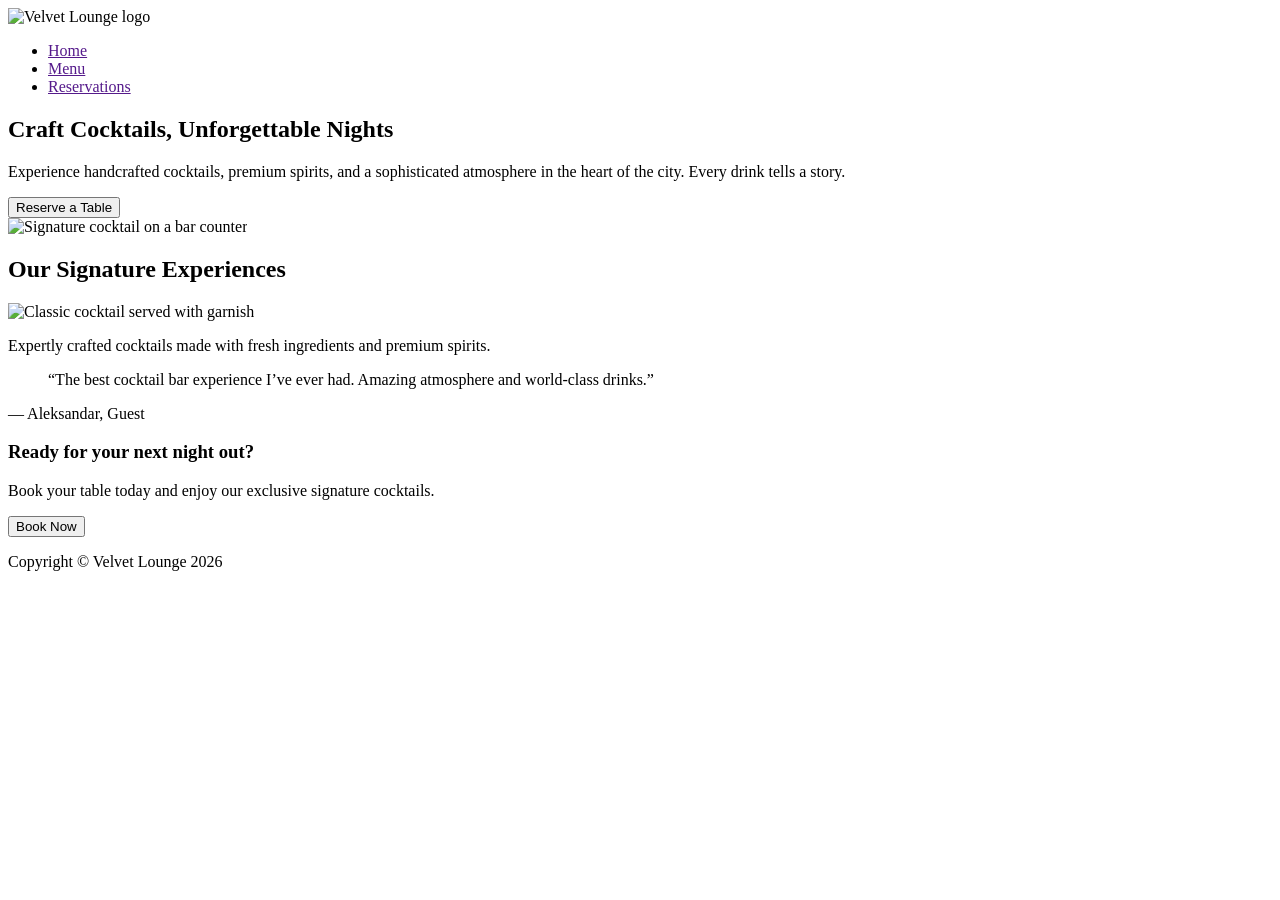
==== index.html @ d2288664 "feat: create semantic HTML structure for cocktail bar landing page" ====
<!doctype html>
<html lang="en">
<head>
    <meta charset="UTF-8">
    <meta name="viewport" content="width=device-width, initial-scale=1">
    <title>Velvet Lounge | Cocktail Bar</title>
</head>
<body>

    <header class="header">
        <img class="header__logo" src="#" alt="Velvet Lounge logo">

        <nav class="nav">
            <ul class="nav__list">
                <li class="nav__item"><a class="nav__link" href="">Home</a></li>
                <li class="nav__item"><a class="nav__link" href="">Menu</a></li>
                <li class="nav__item"><a class="nav__link" href="">Reservations</a></li>
            </ul>
        </nav>
    </header>

    <main>

        <section class="hero">
            <div class="hero__content">
                <h1 class="hero__title">Craft Cocktails, Unforgettable Nights</h1>
                <p class="hero__text">
                    Experience handcrafted cocktails, premium spirits, and a sophisticated atmosphere
                    in the heart of the city. Every drink tells a story.
                </p>
                <button class="btn btn--primary">Reserve a Table</button>
            </div>

            <div class="hero__image-wrapper">
                <img class="hero__image" src="#" alt="Signature cocktail on a bar counter">
            </div>
        </section>

        <section class="features">
            <h2 class="features__title">Our Signature Experiences</h2>

            <article class="features__card">
                <img class="features__image" src="#" alt="Classic cocktail served with garnish">
                <p class="features__text">
                    Expertly crafted cocktails made with fresh ingredients and premium spirits.
                </p>
            </article>
        </section>

        <section class="testimonial">
            <div class="testimonial__content">
                <blockquote class="testimonial__quote">
                    “The best cocktail bar experience I’ve ever had. Amazing atmosphere and world-class drinks.”
                </blockquote>
                <p class="testimonial__author">
                    — Aleksandar, Guest
                </p>
            </div>
        </section>

        <section class="cta">
            <div class="cta__content">
                <h3 class="cta__title">Ready for your next night out?</h3>
                <p class="cta__text">Book your table today and enjoy our exclusive signature cocktails.</p>
            </div>

            <div class="cta__action">
                <button class="btn btn--secondary">Book Now</button>
            </div>
        </section>

    </main>

    <footer class="footer">
        <p class="footer__text">Copyright © Velvet Lounge 2026</p>
    </footer>

</body>
</html>
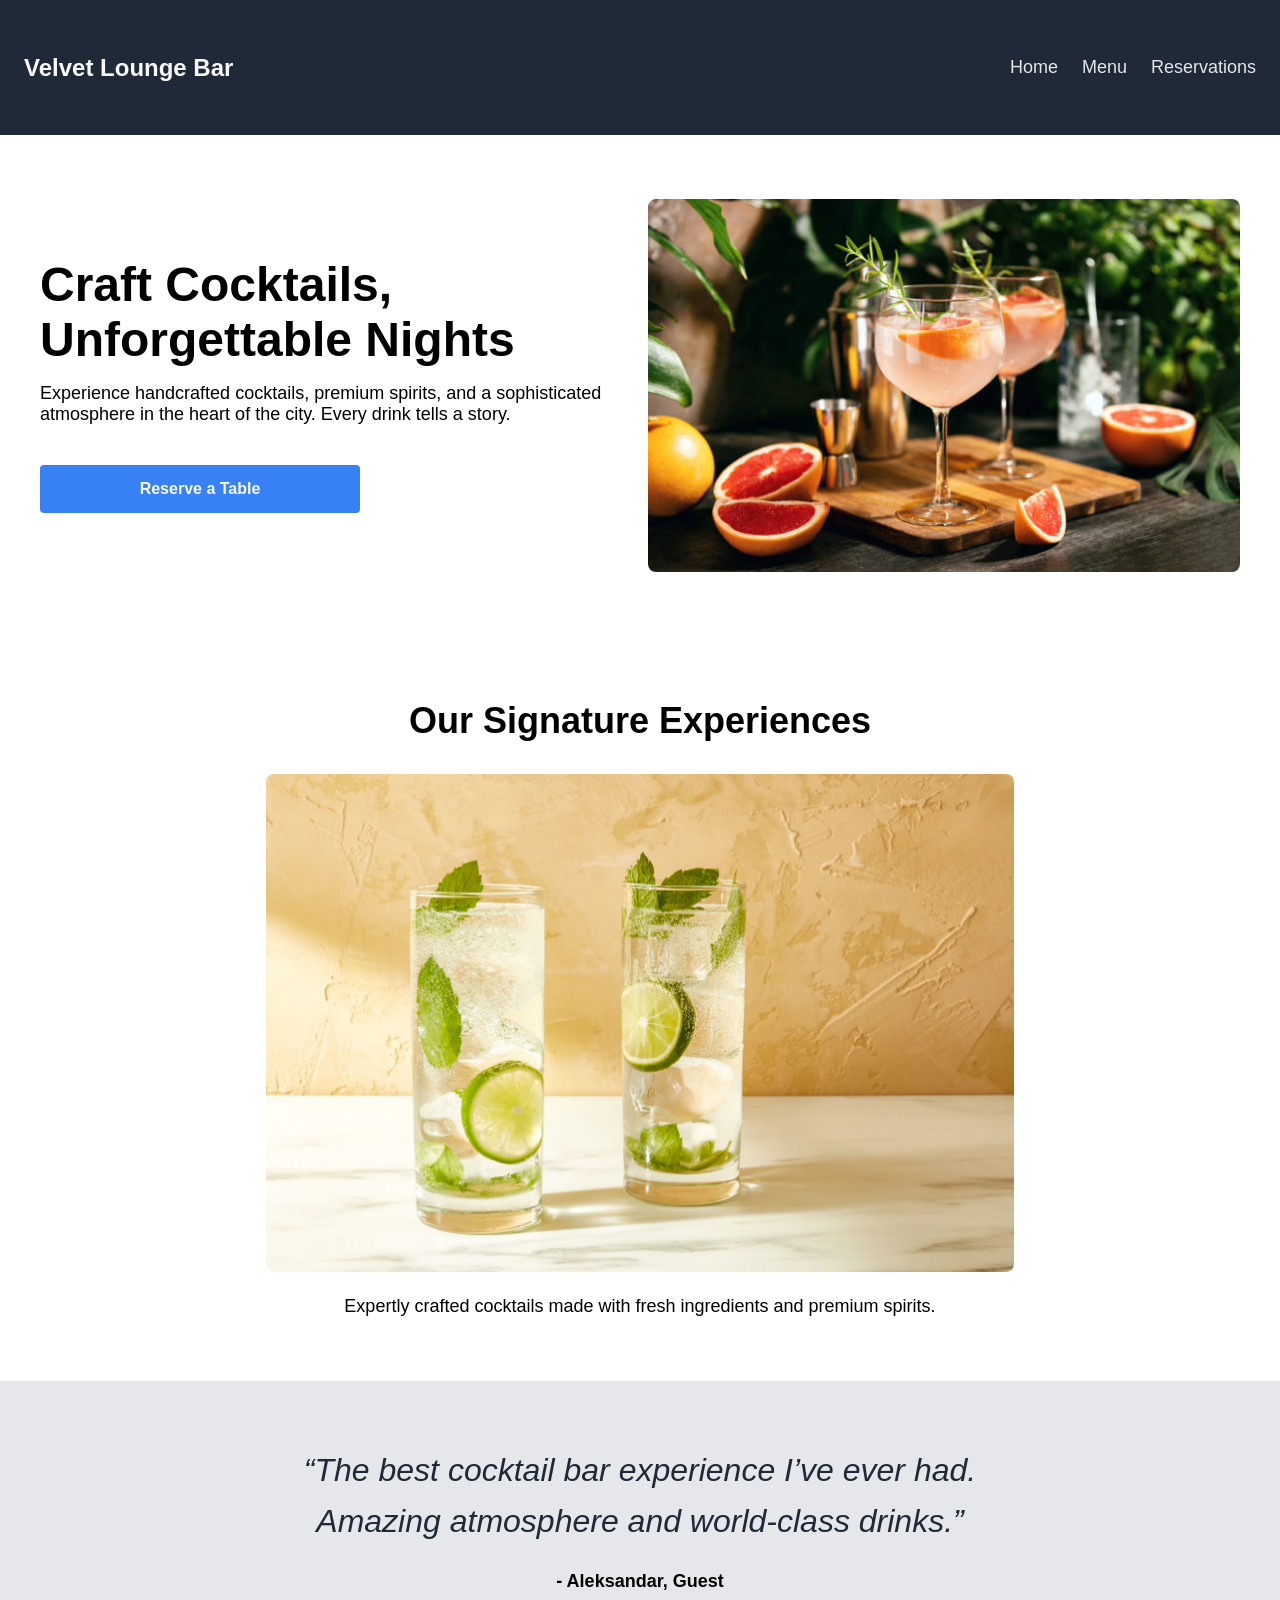
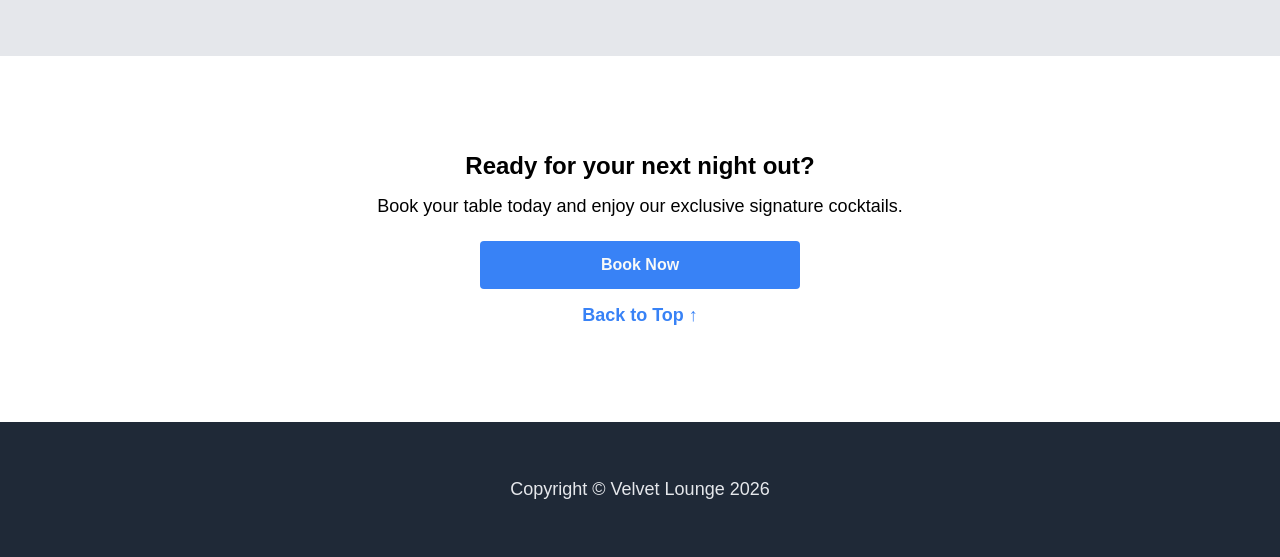
==== commit 97b078da: "feat(landing-page): complete responsive hero, features, testimonial, CTA sections with back-to-top l" ====
--- a/index.html
+++ b/index.html
@@ -4,11 +4,13 @@
     <meta charset="UTF-8">
     <meta name="viewport" content="width=device-width, initial-scale=1">
     <title>Velvet Lounge | Cocktail Bar</title>
+    <link rel="stylesheet" href="./css/style.css">
+    <link rel="stylesheet" href="./css/landing-page.css">
 </head>
 <body>
 
-    <header class="header">
-        <img class="header__logo" src="#" alt="Velvet Lounge logo">
+    <header class="header" id="top">
+        <h2 class="header__logo">Velvet Lounge Bar</h2>
 
         <nav class="nav">
             <ul class="nav__list">
@@ -32,7 +34,7 @@
             </div>
 
             <div class="hero__image-wrapper">
-                <img class="hero__image" src="#" alt="Signature cocktail on a bar counter">
+                <img class="hero__image" src="./images/cocktails-on-the-bar.jpg" alt="Signature cocktail on a bar counter">
             </div>
         </section>
 
@@ -40,7 +42,7 @@
             <h2 class="features__title">Our Signature Experiences</h2>
 
             <article class="features__card">
-                <img class="features__image" src="#" alt="Classic cocktail served with garnish">
+                <img class="features__image" src="./images/mohito-cocktails.jpg" alt="Classic cocktail served with garnish">
                 <p class="features__text">
                     Expertly crafted cocktails made with fresh ingredients and premium spirits.
                 </p>
@@ -53,7 +55,7 @@
                     “The best cocktail bar experience I’ve ever had. Amazing atmosphere and world-class drinks.”
                 </blockquote>
                 <p class="testimonial__author">
-                    — Aleksandar, Guest
+                    - Aleksandar, Guest
                 </p>
             </div>
         </section>
@@ -66,6 +68,7 @@
 
             <div class="cta__action">
                 <button class="btn btn--secondary">Book Now</button>
+                <a href="#top" class="cta__back-to-top">Back to Top ↑</a>
             </div>
         </section>
 
--- a/css/style.css
+++ b/css/style.css
@@ -0,0 +1,109 @@
+:root {
+    --color-bg-dark: #1f2937;
+    --color-bg-light: #e5e7eb;
+    --color-primary: #3882f6;
+    --color-text-light: #f9faf8;
+    --color-text-muted: #e5e7eb;
+    --color-text-dark: #1f2937;
+
+    --font-size-logo: 1.5rem;
+    --font-size-body: 1.125rem;
+    --font-size-heading-lg: 3rem;
+    --font-size-heading-md: 2.25rem;
+
+    --font-weight-light: 300;
+    --font-weight-normal: 400;
+    --font-weight-bold: 700;
+    --font-weight-extra-bold: 800;
+
+    --space-xs: 0.5rem;
+    --space-sm: 1rem;
+    --space-md: 1.5rem;
+    --space-lg: 2rem;
+    --space-xl: 4rem;
+
+    --container-width: 1200px;
+    --section-padding: 5rem;
+
+    --radius-sm: 0.25rem;
+    --radius-md: 0.5rem;
+
+    --transition-fast: 0.3s ease;
+}
+
+html {
+    scroll-behavior: smooth;
+}
+
+body {
+    font-family: Arial, sans-serif;
+}
+
+.header {
+    background-color: var(--color-bg-dark);
+    height: 15vh;
+    display: flex;
+    justify-content: space-between;
+    padding: 0 1.5rem 0 1.5rem;
+    align-items: center;
+}
+
+.header__logo {
+    color: var(--color-text-light);
+    font-size: var(--font-size-logo);
+}
+
+.nav__list {
+    display: none;
+    list-style: none;
+}
+
+.nav__link {
+    color: var(--color-text-muted);
+    font-size: var(--font-size-body);
+    text-decoration: none;
+    transition: color var(--transition-fast);
+    position: relative;
+    display: inline-block;
+}
+
+.nav__link::after {
+    content: "";
+    position: absolute;
+    left: 50%;
+    bottom: -0.5rem;
+    width: 0;
+    height: 2px;
+    background-color: var(--color-text-light);
+    transform: translateX(-50%);
+    transition: width var(--transition-fast);
+}
+
+.nav__link:hover {
+    color: var(--color-text-light);
+}
+
+.nav__link:hover::after {
+    width: 100%;
+}
+
+.footer {
+    background-color: var(--color-bg-dark);
+    height: 15vh;
+    display: flex;
+    justify-content: center;
+    align-items: center;
+}
+
+.footer__text {
+    color: var(--color-text-muted);
+    font-size: var(--font-size-body);
+}
+
+@media (min-width: 768px) {
+    .nav__list {
+        display: flex;
+        gap: var(--space-md);
+    }
+}
+
--- a/css/landing-page.css
+++ b/css/landing-page.css
@@ -0,0 +1,213 @@
+*,
+*::before,
+*::after {
+    box-sizing: border-box;
+    margin: 0;
+    padding: 0;
+}
+
+main {
+    display: flex;
+    flex-direction: column;
+    align-items: center;
+    gap: var(--space-xl);
+}
+
+.hero {
+    display: flex;
+    flex-direction: column;
+    gap: var(--space-sm);
+    padding: var(--space-xl) 0;
+    margin: 0 1rem;
+}
+
+.hero__content {
+    display: flex;
+    flex-direction: column;
+    align-items: center;
+    text-align: center;
+    gap: var(--space-sm);
+}
+
+.btn {
+    width: 20rem;
+    height: 3rem;
+    border: none;
+    font-size: 16px;
+    font-weight: var(--font-weight-bold);
+    border-radius: var(--radius-sm);
+    background-color: var(--color-primary);
+    color: var(--color-text-light);
+    transition: var(--transition-fast);
+    cursor: pointer;
+}
+
+.btn:hover {
+    background-color: transparent;
+    color: var(--color-primary);
+    border: 1px solid var(--color-primary);
+}
+
+.btn--primary {
+    margin-top: var(--space-md);
+}
+
+.hero__title {
+    font-size: var(--font-size-heading-lg);
+}
+
+.hero__text {
+    font-size: var(--font-size-body);
+}
+
+.hero__image {
+    width: 100%;
+    height: 15rem;
+    border-radius: var(--radius-md);
+}
+
+.features {
+    width: 100%;
+    max-width: var(--container-width);
+    padding: 0 1rem;
+    display: flex;
+    flex-direction: column;
+    align-items: center;
+    gap: var(--space-lg);
+}
+
+.features__title {
+    font-size: var(--font-size-heading-md);
+    text-align: center;
+}
+
+.features__card {
+    display: flex;
+    flex-direction: column;
+    align-items: center;
+    gap: var(--space-md);
+    text-align: center;
+    width: 100%;
+    max-width: 22rem;
+}
+
+.features__image {
+    width: 100%;
+    height: 14rem;
+    border-radius: var(--radius-md);
+    object-fit: cover;
+}
+
+.features__text {
+    font-size: var(--font-size-body);
+}
+
+.testimonial {
+    width: 100%;
+    background-color: var(--color-bg-light);
+    padding: var(--space-xl) 1rem;
+    display: flex;
+    justify-content: center;
+}
+
+.testimonial__content {
+    max-width: 800px;
+    text-align: center;
+}
+
+.testimonial__quote {
+    font-size: 1.5rem;
+    font-style: italic;
+    line-height: 1.6;
+    color: var(--color-text-dark);
+}
+
+.testimonial__author {
+    margin-top: var(--space-md);
+    font-weight: var(--font-weight-bold);
+    font-size: var(--font-size-body);
+}
+
+.cta {
+    width: 100%;
+    max-width: var(--container-width);
+    margin: 0 1rem var(--space-xl);
+    padding: var(--space-lg);
+    border-radius: var(--radius-md);
+    display: flex;
+    flex-direction: column;
+    gap: var(--space-md);
+    align-items: center;
+    text-align: center;
+}
+
+.cta__content {
+    display: flex;
+    flex-direction: column;
+    gap: var(--space-sm);
+}
+
+.cta__title {
+    font-size: var(--font-size-logo);
+}
+
+.cta__text {
+    font-size: var(--font-size-body);
+}
+
+.cta__action {
+    display: flex;
+    flex-direction: column;
+    gap: var(--space-sm);
+}
+
+.cta__back-to-top {
+    color: var(--color-primary);
+    text-decoration: none;
+    font-size: var(--font-size-body);
+    font-weight: var(--font-weight-bold);
+    transition: color var(--transition-fast);
+    cursor: pointer;
+}
+
+.cta__back-to-top:hover {
+    transform: translateY(-3px);
+}
+
+@media (min-width: 768px) {
+    .hero {
+        flex-direction: row;
+        justify-content: space-between;
+        max-width: var(--container-width);
+        width: 100%;
+    }
+
+    .hero__content {
+        align-items: flex-start;
+        justify-content: center;
+        text-align: left;
+        flex: 1;
+    }
+
+    .hero__image-wrapper {
+        flex: 1;
+    }
+
+    .hero__image {
+        width: 100%;
+        height: 100%;
+    }
+
+    .features__card {
+        max-width: 80%;
+    }
+
+    .features__image {
+        width: 80%;
+        height: 80%;
+    }
+
+    .testimonial__quote {
+        font-size: 2rem;
+    }
+}
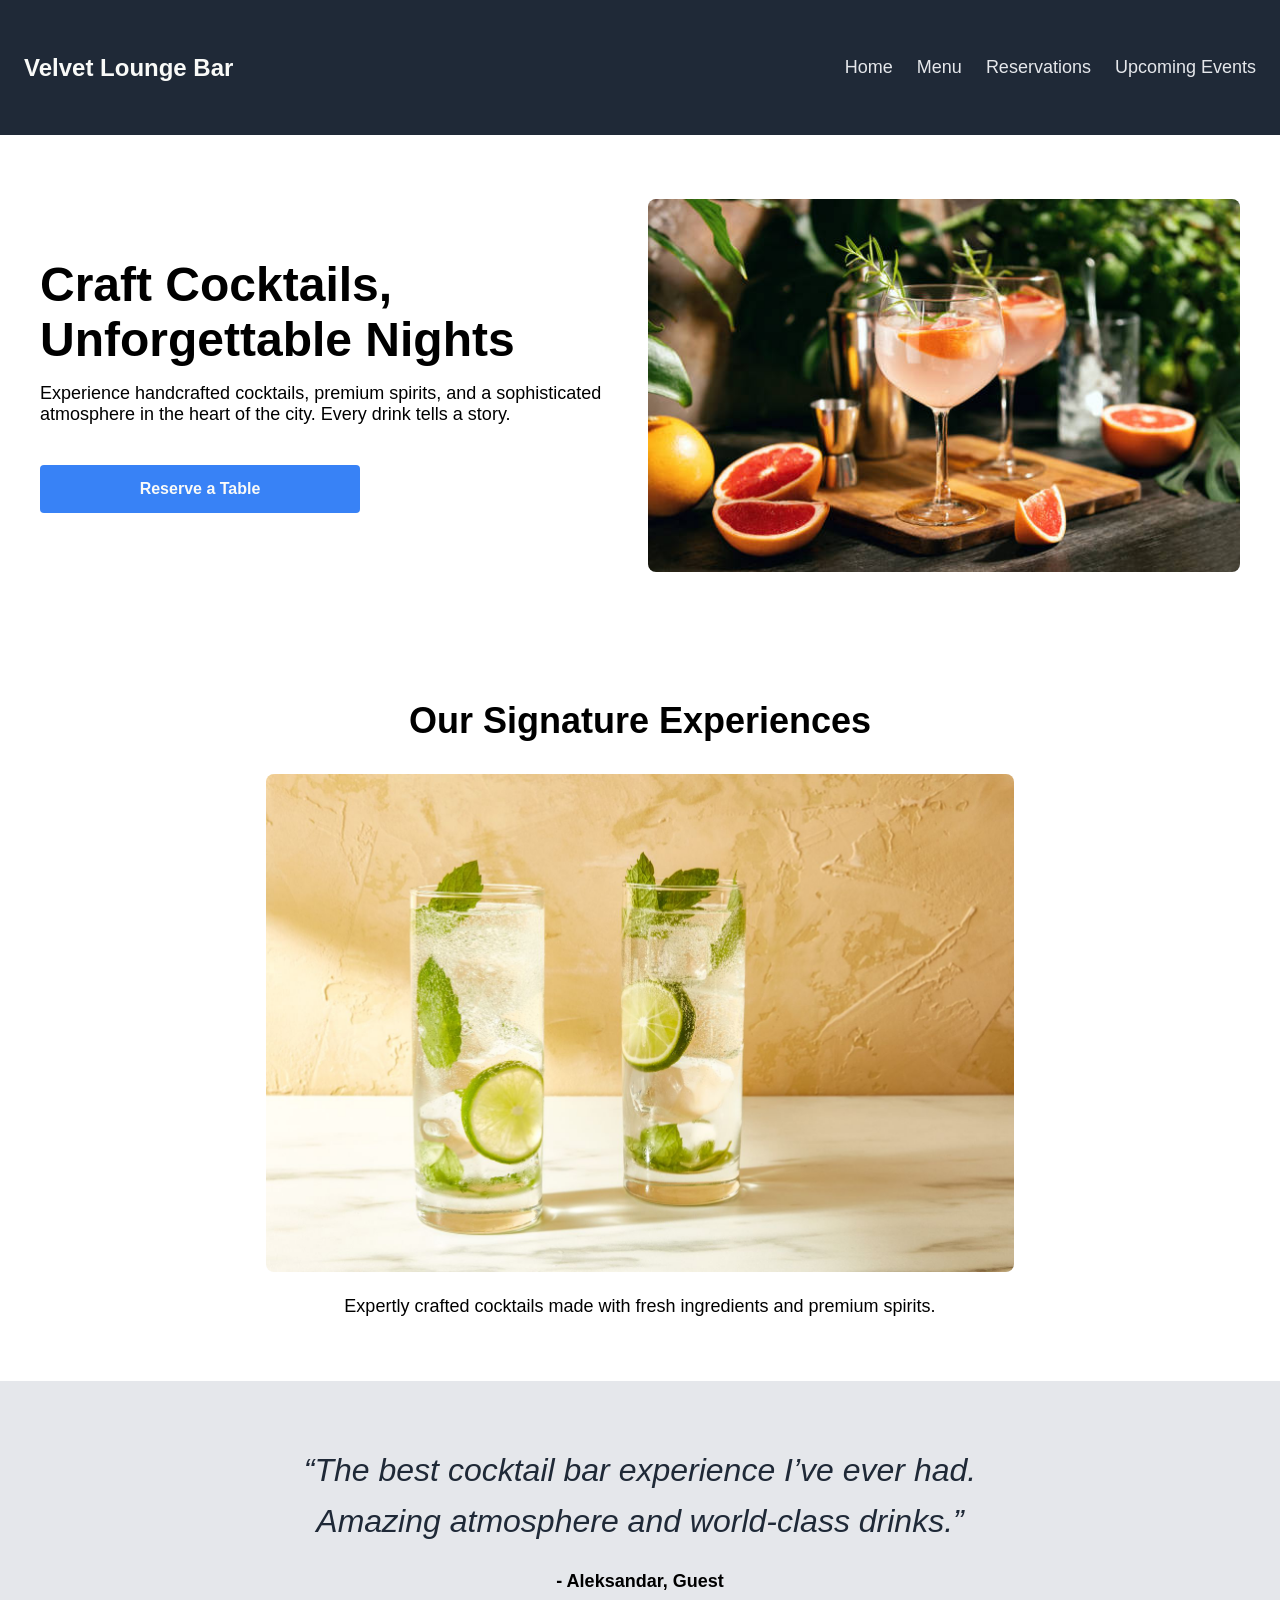
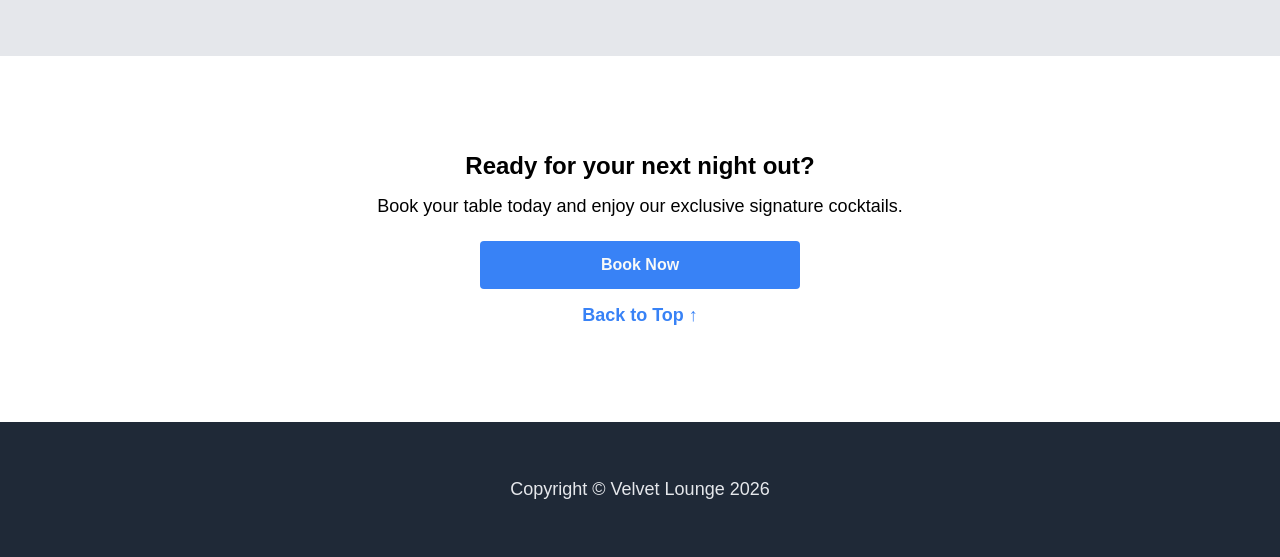
==== commit 35b84ab7: "feat(events-page): add responsive upcoming events page with image overlays" ====
--- a/index.html
+++ b/index.html
@@ -14,9 +14,10 @@
 
         <nav class="nav">
             <ul class="nav__list">
-                <li class="nav__item"><a class="nav__link" href="">Home</a></li>
+                <li class="nav__item"><a class="nav__link" href="./index.html">Home</a></li>
                 <li class="nav__item"><a class="nav__link" href="">Menu</a></li>
                 <li class="nav__item"><a class="nav__link" href="">Reservations</a></li>
+                <li class="nav__item"><a class="nav__link" href="upcoming-events.html">Upcoming Events</a></li>
             </ul>
         </nav>
     </header>
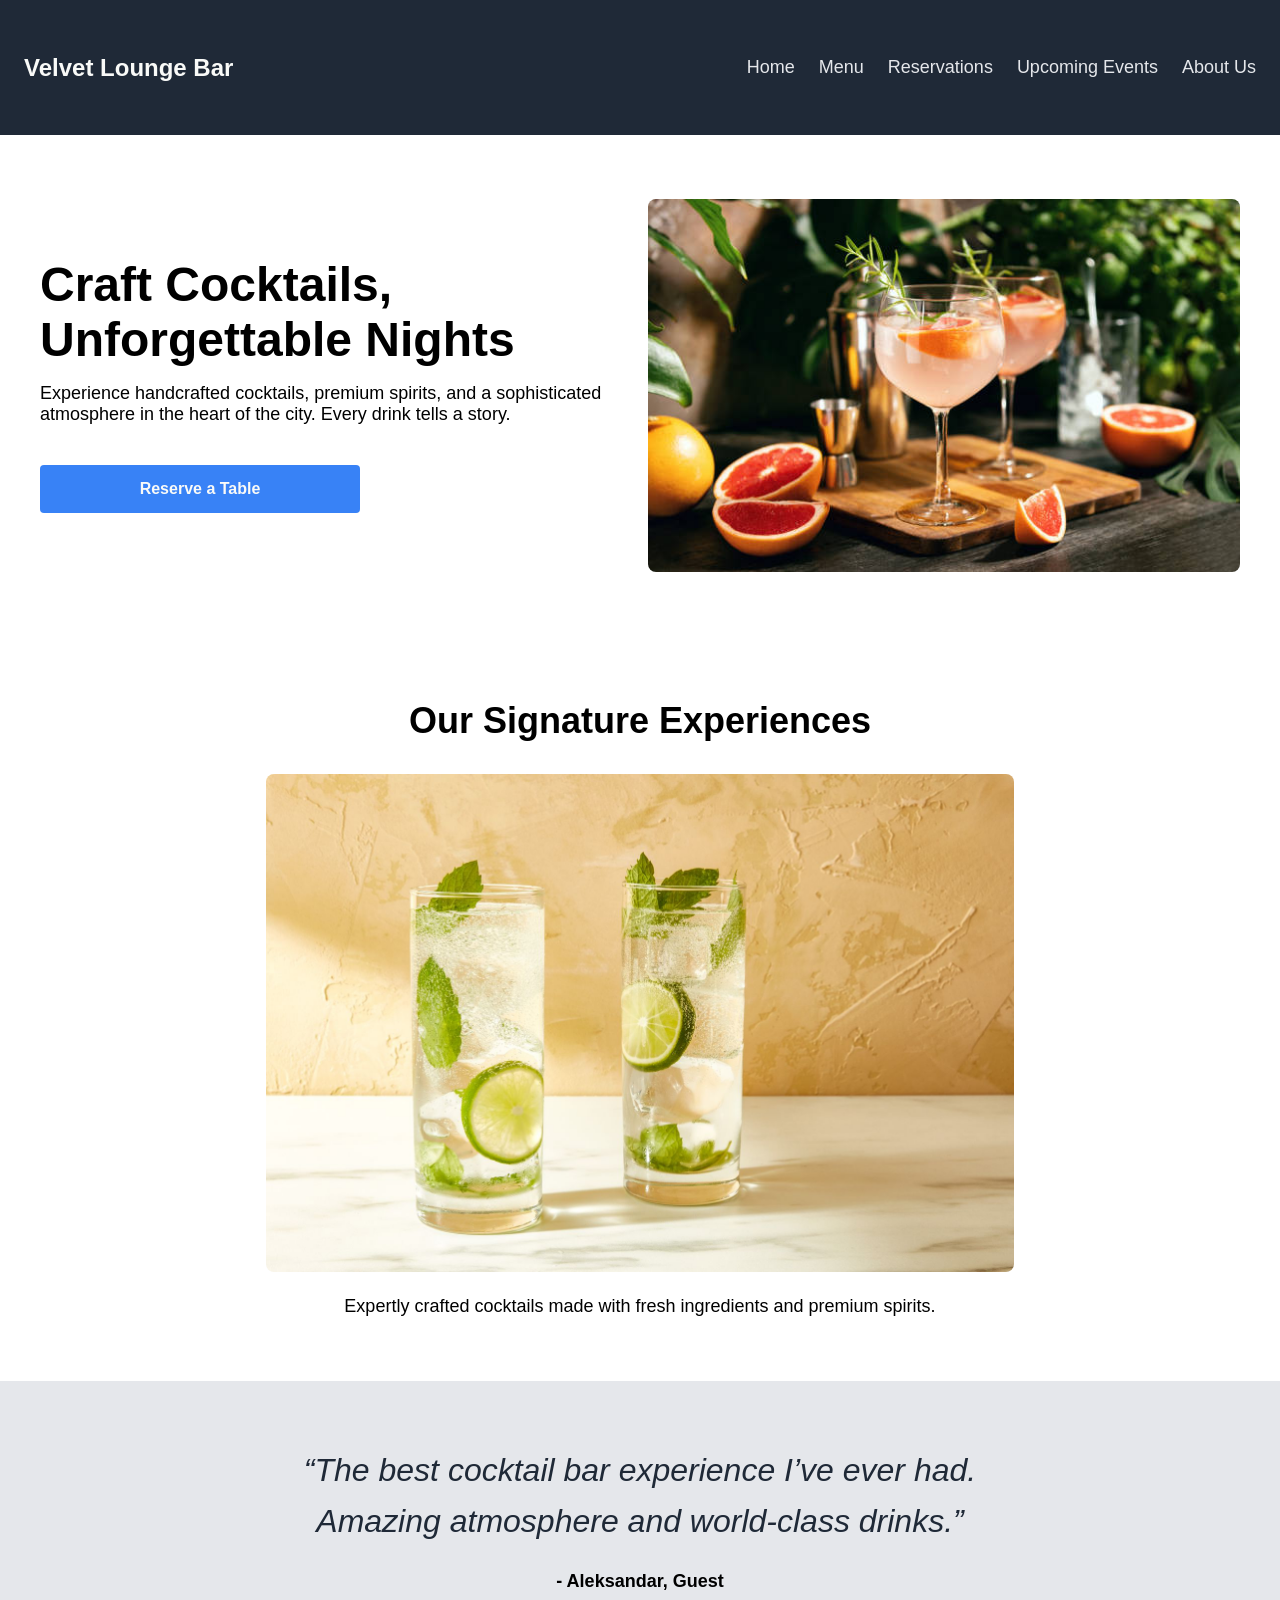
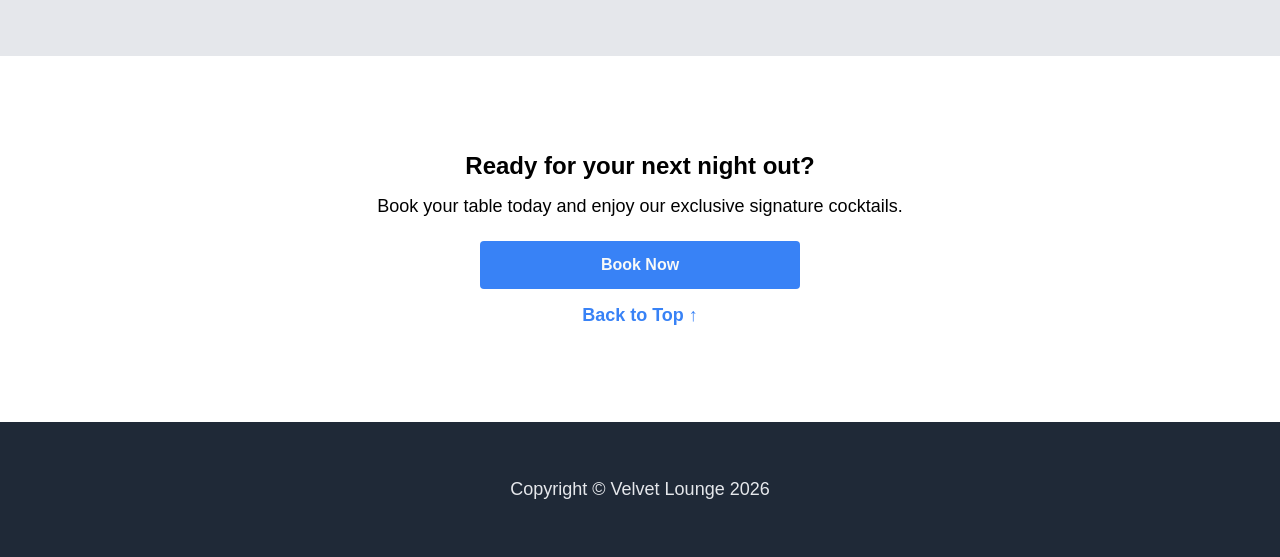
==== commit fe3179f7: "Update Reservations and About Us links in navigation" ====
--- a/index.html
+++ b/index.html
@@ -16,8 +16,9 @@
             <ul class="nav__list">
                 <li class="nav__item"><a class="nav__link" href="./index.html">Home</a></li>
                 <li class="nav__item"><a class="nav__link" href="">Menu</a></li>
-                <li class="nav__item"><a class="nav__link" href="">Reservations</a></li>
+                <li class="nav__item"><a class="nav__link" href="./contact_page.html">Reservations</a></li>
                 <li class="nav__item"><a class="nav__link" href="upcoming-events.html">Upcoming Events</a></li>
+                <li class="nav__item"><a class="nav__link" href="about_page.html">About Us</a></li>
             </ul>
         </nav>
     </header>
@@ -80,4 +81,4 @@
     </footer>
 
 </body>
-</html>+</html>
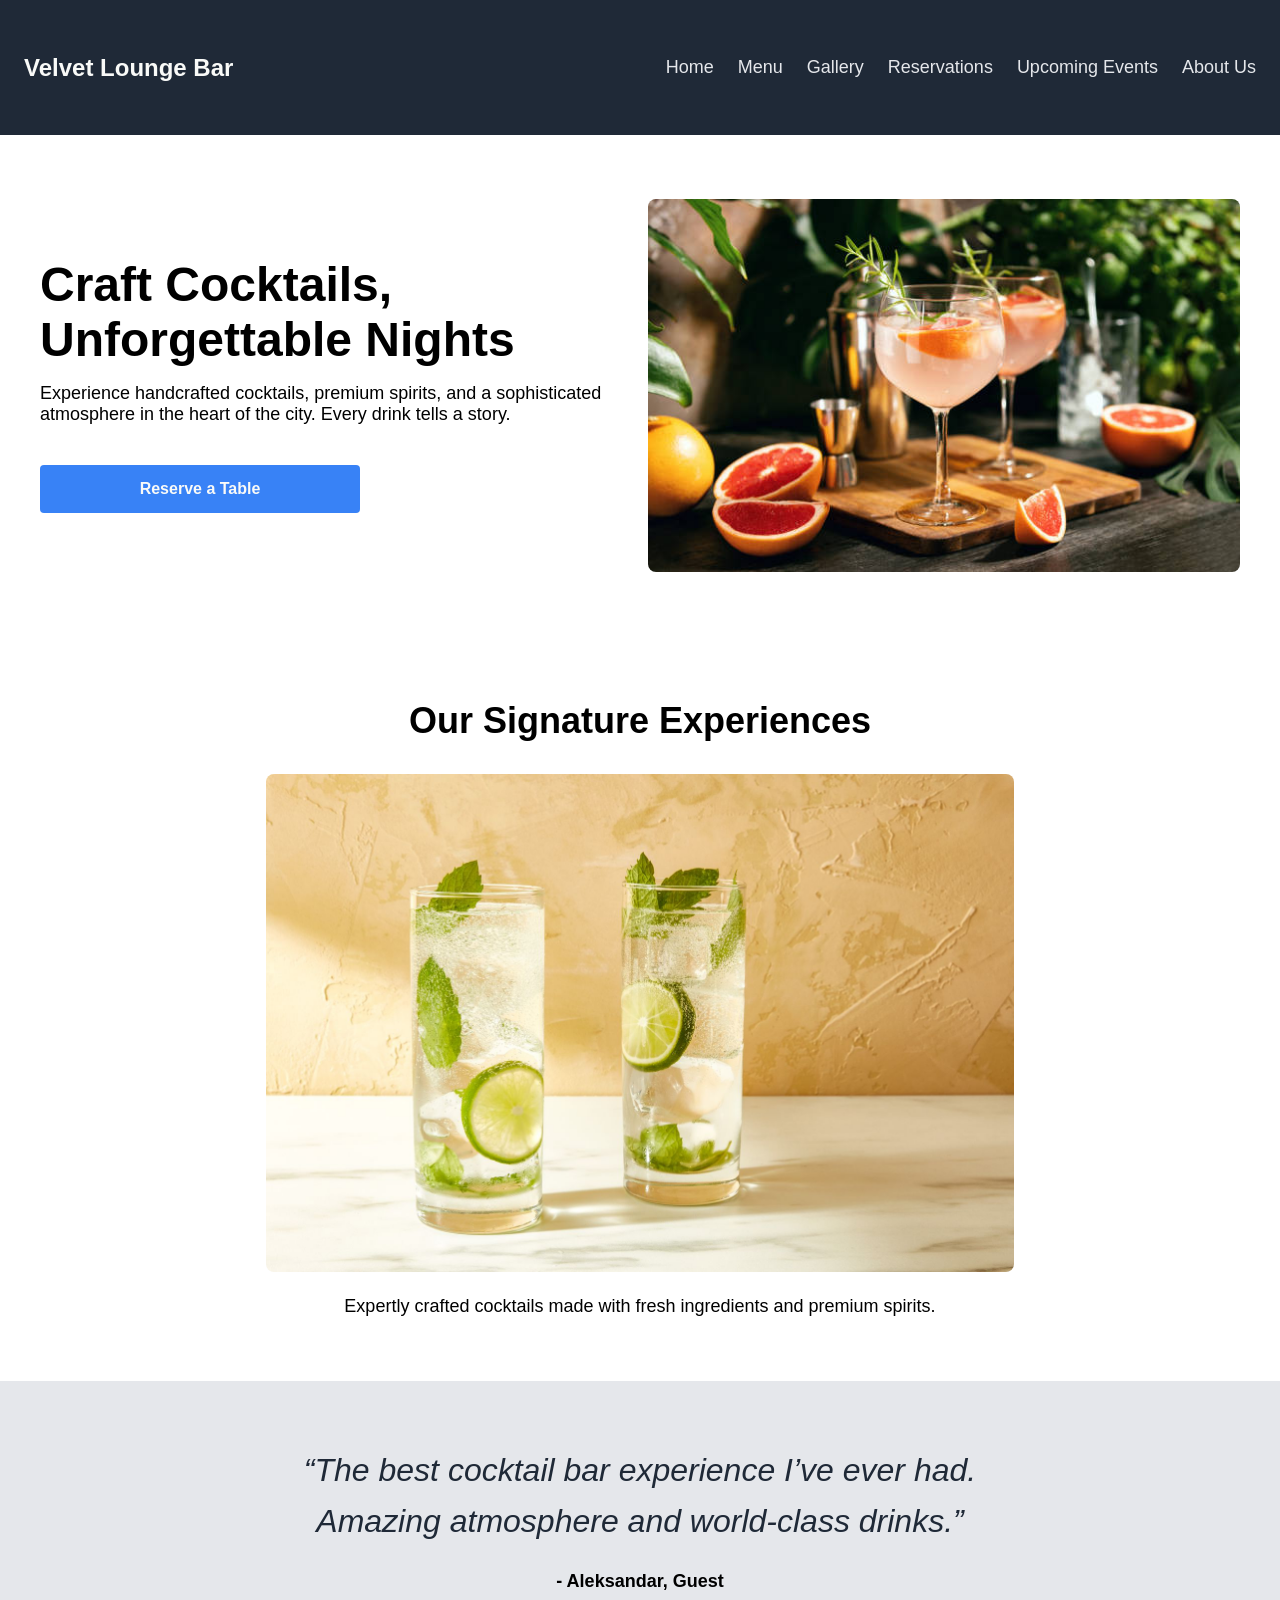
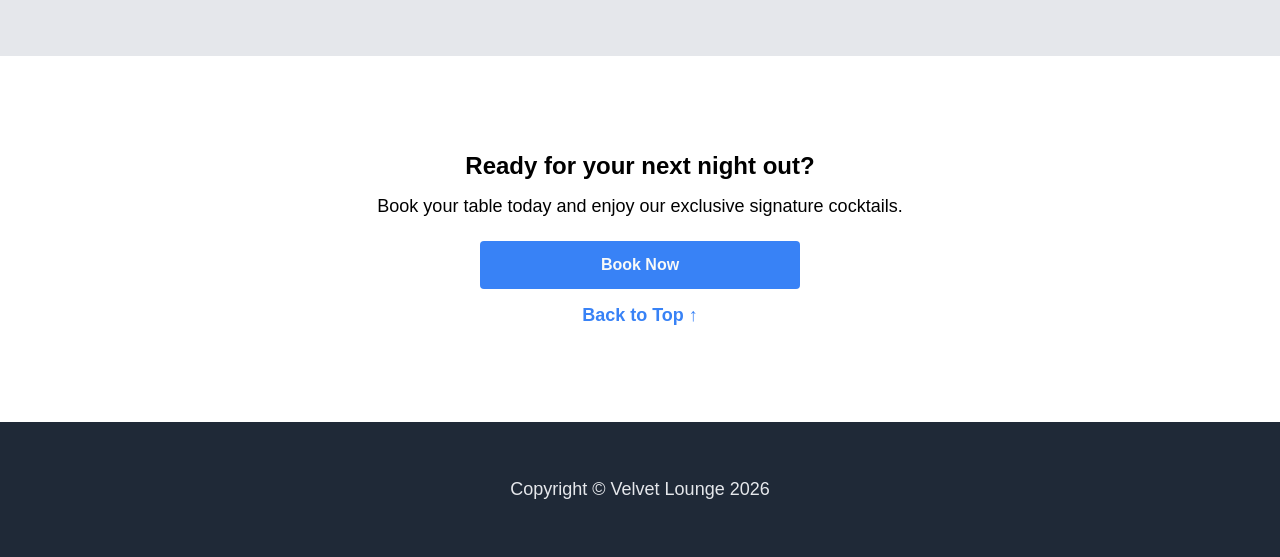
==== commit ea7741e5: "added menu and  gallery" ====
--- a/index.html
+++ b/index.html
@@ -1,5 +1,6 @@
 <!doctype html>
 <html lang="en">
+
 <head>
     <meta charset="UTF-8">
     <meta name="viewport" content="width=device-width, initial-scale=1">
@@ -7,6 +8,7 @@
     <link rel="stylesheet" href="./css/style.css">
     <link rel="stylesheet" href="./css/landing-page.css">
 </head>
+
 <body>
 
     <header class="header" id="top">
@@ -15,7 +17,8 @@
         <nav class="nav">
             <ul class="nav__list">
                 <li class="nav__item"><a class="nav__link" href="./index.html">Home</a></li>
-                <li class="nav__item"><a class="nav__link" href="">Menu</a></li>
+                <li class="nav__item"><a class="nav__link" href="digital_menu.html">Menu</a></li>
+                <li class="nav__item"><a class="nav__link" href="gallery.html">Gallery</a></li>
                 <li class="nav__item"><a class="nav__link" href="./contact_page.html">Reservations</a></li>
                 <li class="nav__item"><a class="nav__link" href="upcoming-events.html">Upcoming Events</a></li>
                 <li class="nav__item"><a class="nav__link" href="about_page.html">About Us</a></li>
@@ -36,7 +39,8 @@
             </div>
 
             <div class="hero__image-wrapper">
-                <img class="hero__image" src="./images/cocktails-on-the-bar.jpg" alt="Signature cocktail on a bar counter">
+                <img class="hero__image" src="./images/cocktails-on-the-bar.jpg"
+                    alt="Signature cocktail on a bar counter">
             </div>
         </section>
 
@@ -44,7 +48,8 @@
             <h2 class="features__title">Our Signature Experiences</h2>
 
             <article class="features__card">
-                <img class="features__image" src="./images/mohito-cocktails.jpg" alt="Classic cocktail served with garnish">
+                <img class="features__image" src="./images/mohito-cocktails.jpg"
+                    alt="Classic cocktail served with garnish">
                 <p class="features__text">
                     Expertly crafted cocktails made with fresh ingredients and premium spirits.
                 </p>
@@ -81,4 +86,5 @@
     </footer>
 
 </body>
-</html>
+
+</html>
--- a/css/style.css
+++ b/css/style.css
@@ -86,6 +86,18 @@
 .nav__link:hover::after {
     width: 100%;
 }
+.cta__back-to-top {
+    color: var(--color-primary);
+    text-decoration: none;
+    font-size: var(--font-size-body);
+    font-weight: var(--font-weight-bold);
+    transition: color var(--transition-fast);
+    cursor: pointer;
+}
+
+.cta__back-to-top:hover {
+    transform: translateY(-3px);
+}
 
 .footer {
     background-color: var(--color-bg-dark);
